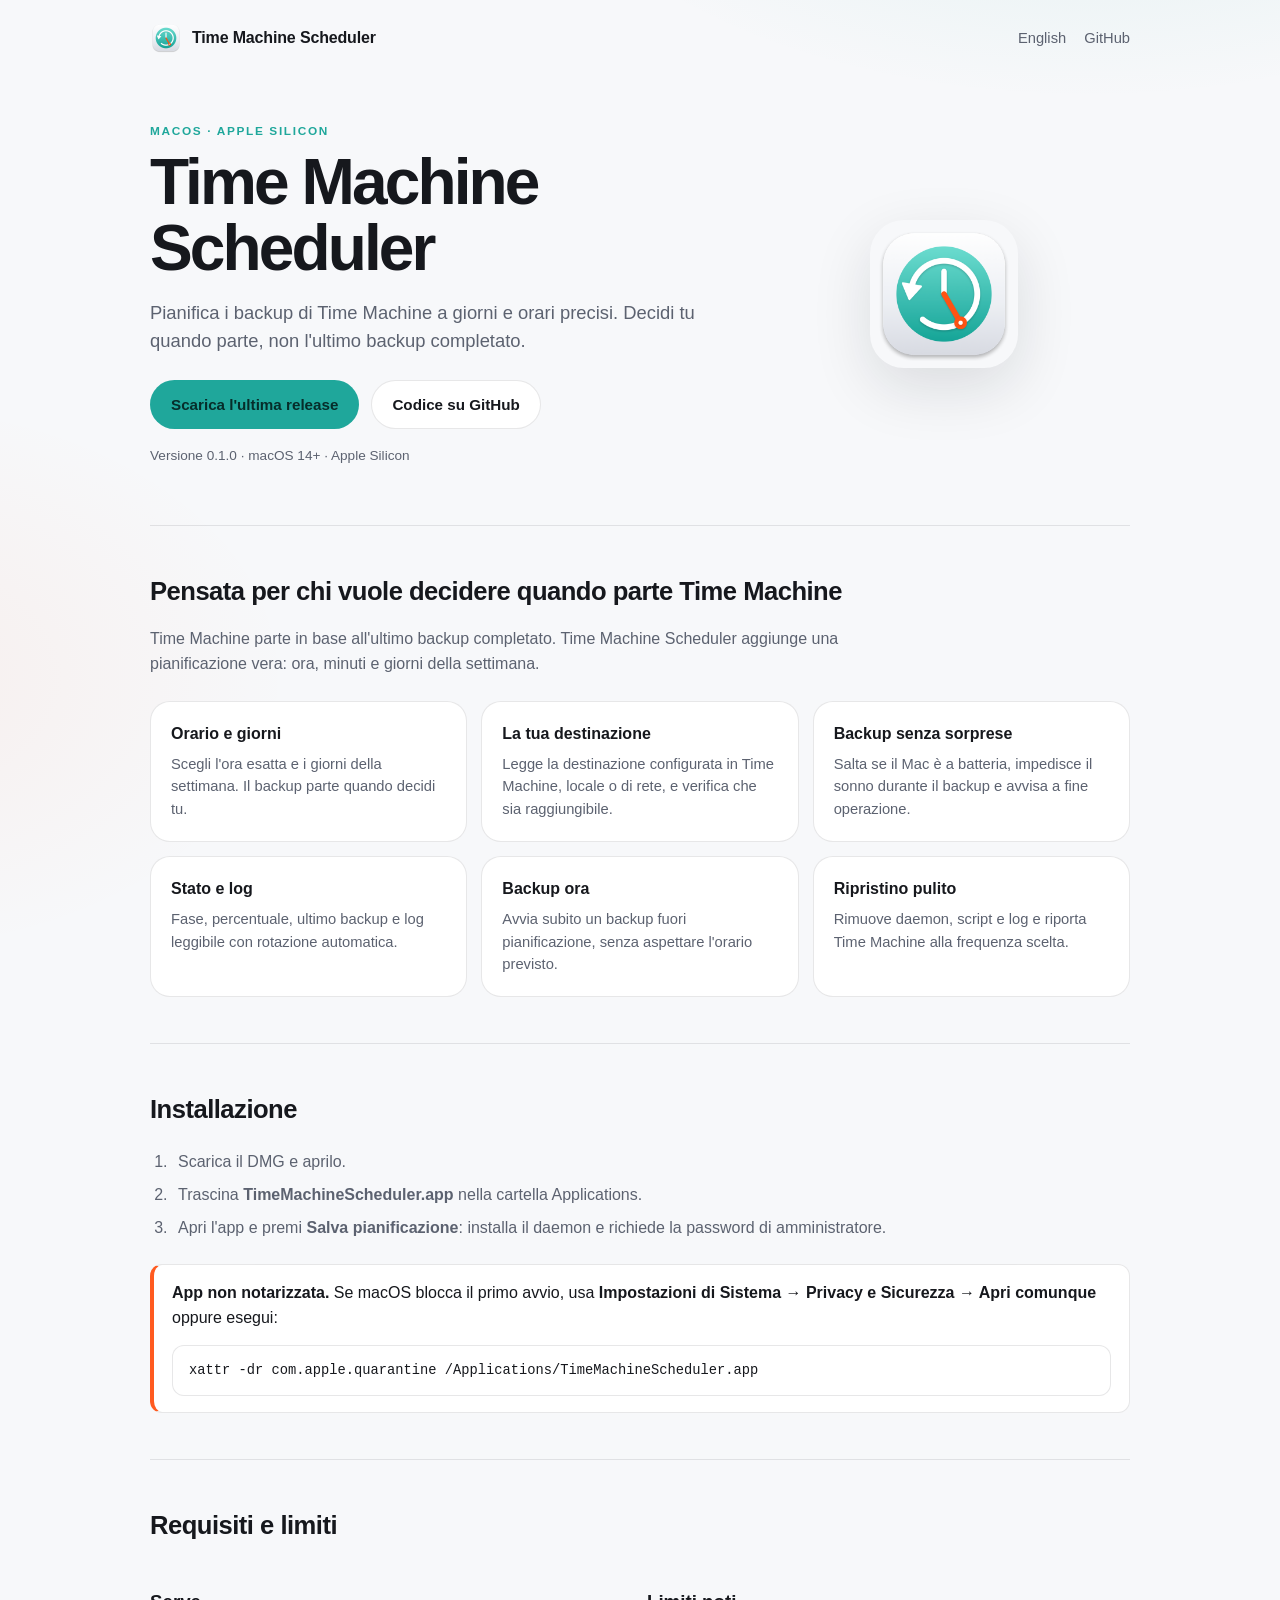
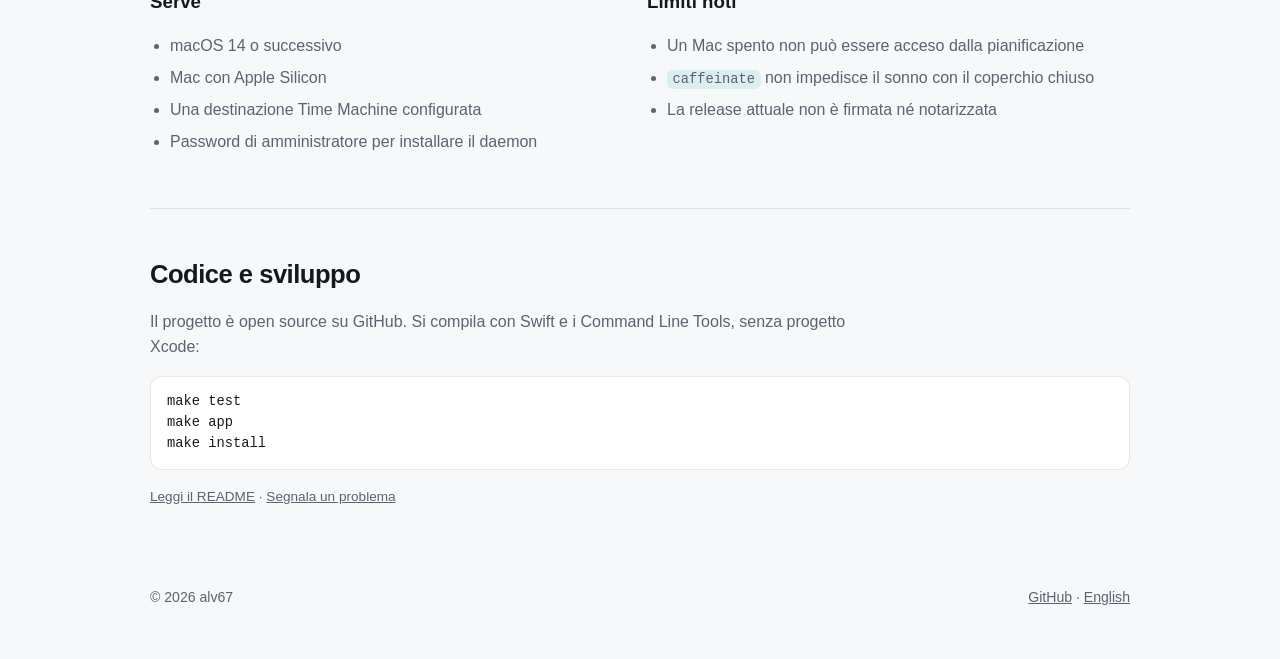
==== docs/index.html @ a5ad010e "chore(release): prepara la 0.1.0 per Apple Silicon - versione 0.1.0 e build solo arm64 - DMG con Leg" ====
<!doctype html>
<html lang="it">
<head>
  <meta charset="utf-8">
  <meta name="viewport" content="width=device-width, initial-scale=1">
  <title>Time Machine Scheduler — backup di Time Machine a orari precisi</title>
  <meta name="description" content="App macOS per pianificare i backup di Time Machine a giorni e orari precisi. Apple Silicon, macOS 14+.">
  <meta name="theme-color" content="#1fa79b">
  <meta property="og:type" content="website">
  <meta property="og:title" content="Time Machine Scheduler">
  <meta property="og:description" content="Pianifica i backup di Time Machine a giorni e orari precisi.">
  <meta property="og:image" content="assets/icon.png">
  <link rel="icon" href="assets/icon.png">
  <link rel="alternate" hreflang="en" href="en/index.html">
  <link rel="stylesheet" href="assets/style.css">
</head>
<body>
  <div class="container">
    <header class="site-header">
      <a class="brand" href="index.html">
        <img src="assets/icon.png" alt="">
        Time Machine Scheduler
      </a>
      <nav class="nav" aria-label="Navigazione">
        <a href="en/index.html" lang="en" hreflang="en">English</a>
        <a href="https://github.com/alv67/time-machine-scheduler">GitHub</a>
      </nav>
    </header>

    <main>
      <section class="hero">
        <div>
          <p class="eyebrow">macOS · Apple Silicon</p>
          <h1>Time Machine Scheduler</h1>
          <p class="lead">
            Pianifica i backup di Time Machine a giorni e orari precisi.
            Decidi tu quando parte, non l'ultimo backup completato.
          </p>
          <div class="actions">
            <a class="button primary" href="https://github.com/alv67/time-machine-scheduler/releases/latest">
              Scarica l'ultima release
            </a>
            <a class="button" href="https://github.com/alv67/time-machine-scheduler">
              Codice su GitHub
            </a>
          </div>
          <p class="meta">Versione 0.1.0 · macOS 14+ · Apple Silicon</p>
        </div>
        <div class="hero-visual">
          <img class="app-icon" src="assets/icon.png" alt="Icona di Time Machine Scheduler" width="148" height="148">
        </div>
      </section>

      <section class="section">
        <h2>Pensata per chi vuole decidere quando parte Time Machine</h2>
        <p>
          Time Machine parte in base all'ultimo backup completato. Time Machine Scheduler
          aggiunge una pianificazione vera: ora, minuti e giorni della settimana.
        </p>
        <div class="features">
          <article class="card">
            <h3>Orario e giorni</h3>
            <p>Scegli l'ora esatta e i giorni della settimana. Il backup parte quando decidi tu.</p>
          </article>
          <article class="card">
            <h3>La tua destinazione</h3>
            <p>Legge la destinazione configurata in Time Machine, locale o di rete, e verifica che sia raggiungibile.</p>
          </article>
          <article class="card">
            <h3>Backup senza sorprese</h3>
            <p>Salta se il Mac è a batteria, impedisce il sonno durante il backup e avvisa a fine operazione.</p>
          </article>
          <article class="card">
            <h3>Stato e log</h3>
            <p>Fase, percentuale, ultimo backup e log leggibile con rotazione automatica.</p>
          </article>
          <article class="card">
            <h3>Backup ora</h3>
            <p>Avvia subito un backup fuori pianificazione, senza aspettare l'orario previsto.</p>
          </article>
          <article class="card">
            <h3>Ripristino pulito</h3>
            <p>Rimuove daemon, script e log e riporta Time Machine alla frequenza scelta.</p>
          </article>
        </div>
      </section>

      <section class="section" id="installazione">
        <h2>Installazione</h2>
        <ol class="steps">
          <li>Scarica il DMG e aprilo.</li>
          <li>Trascina <strong>TimeMachineScheduler.app</strong> nella cartella Applications.</li>
          <li>Apri l'app e premi <strong>Salva pianificazione</strong>: installa il daemon e richiede la password di amministratore.</li>
        </ol>
        <div class="notice">
          <strong>App non notarizzata.</strong>
          Se macOS blocca il primo avvio, usa
          <strong>Impostazioni di Sistema → Privacy e Sicurezza → Apri comunque</strong>
          oppure esegui:
          <pre><code>xattr -dr com.apple.quarantine /Applications/TimeMachineScheduler.app</code></pre>
        </div>
      </section>

      <section class="section">
        <h2>Requisiti e limiti</h2>
        <div class="grid-2">
          <div>
            <h3>Serve</h3>
            <ul>
              <li>macOS 14 o successivo</li>
              <li>Mac con Apple Silicon</li>
              <li>Una destinazione Time Machine configurata</li>
              <li>Password di amministratore per installare il daemon</li>
            </ul>
          </div>
          <div>
            <h3>Limiti noti</h3>
            <ul>
              <li>Un Mac spento non può essere acceso dalla pianificazione</li>
              <li><code>caffeinate</code> non impedisce il sonno con il coperchio chiuso</li>
              <li>La release attuale non è firmata né notarizzata</li>
            </ul>
          </div>
        </div>
      </section>

      <section class="section">
        <h2>Codice e sviluppo</h2>
        <p>
          Il progetto è open source su GitHub. Si compila con Swift e i Command Line Tools,
          senza progetto Xcode:
        </p>
        <pre><code>make test
make app
make install</code></pre>
        <p class="meta">
          <a href="https://github.com/alv67/time-machine-scheduler#readme">Leggi il README</a>
          · <a href="https://github.com/alv67/time-machine-scheduler/issues">Segnala un problema</a>
        </p>
      </section>
    </main>

    <footer>
      <span>© 2026 alv67</span>
      <span>
        <a href="https://github.com/alv67/time-machine-scheduler">GitHub</a>
        · <a href="en/index.html" lang="en" hreflang="en">English</a>
      </span>
    </footer>
  </div>
</body>
</html>
---- docs/assets/style.css ----
:root {
  color-scheme: light dark;
  --bg: #f7f8fa;
  --panel: #ffffff;
  --text: #16181d;
  --muted: #5c6270;
  --border: rgba(20, 24, 35, 0.10);
  --teal: #1fa79b;
  --teal-soft: rgba(31, 167, 155, 0.12);
  --orange: #ff5a1f;
  --shadow: 0 20px 60px rgba(20, 24, 35, 0.12);
}

@media (prefers-color-scheme: dark) {
  :root {
    --bg: #0d0f14;
    --panel: #151921;
    --text: #f2f5f8;
    --muted: #a5adbb;
    --border: rgba(255, 255, 255, 0.10);
    --teal: #4fd1c5;
    --teal-soft: rgba(79, 209, 197, 0.14);
    --orange: #ff6a33;
    --shadow: 0 24px 70px rgba(0, 0, 0, 0.45);
  }
}

* {
  box-sizing: border-box;
}

html {
  scroll-behavior: smooth;
}

body {
  margin: 0;
  font-family: -apple-system, BlinkMacSystemFont, "SF Pro Text", "Helvetica Neue", Arial, sans-serif;
  background:
    radial-gradient(900px 500px at 85% -10%, var(--teal-soft), transparent 65%),
    radial-gradient(600px 400px at -10% 30%, rgba(255, 90, 31, 0.06), transparent 70%),
    var(--bg);
  color: var(--text);
  line-height: 1.55;
  -webkit-font-smoothing: antialiased;
}

a {
  color: inherit;
}

.container {
  width: min(100% - 40px, 980px);
  margin: 0 auto;
}

.site-header {
  display: flex;
  align-items: center;
  justify-content: space-between;
  gap: 20px;
  padding: 22px 0;
}

.brand {
  display: inline-flex;
  align-items: center;
  gap: 10px;
  font-weight: 700;
  text-decoration: none;
  letter-spacing: -0.01em;
}

.brand img {
  width: 32px;
  height: 32px;
  border-radius: 8px;
}

.nav {
  display: flex;
  align-items: center;
  gap: 18px;
  font-size: 0.92rem;
}

.nav a {
  color: var(--muted);
  text-decoration: none;
}

.nav a:hover {
  color: var(--text);
}

.hero {
  display: grid;
  grid-template-columns: 1.2fr 0.8fr;
  gap: 48px;
  align-items: center;
  padding: 46px 0 58px;
}

.hero-visual {
  display: flex;
  justify-content: center;
}

.app-icon {
  width: 148px;
  height: 148px;
  border-radius: 34px;
  box-shadow: var(--shadow);
}

.eyebrow {
  margin: 0 0 10px;
  color: var(--teal);
  font-size: 0.74rem;
  font-weight: 700;
  letter-spacing: 0.14em;
  text-transform: uppercase;
}

h1 {
  margin: 0 0 18px;
  font-size: clamp(2.3rem, 5vw, 4rem);
  line-height: 1.02;
  letter-spacing: -0.045em;
}

.lead {
  max-width: 580px;
  margin: 0 0 24px;
  color: var(--muted);
  font-size: 1.15rem;
}

.actions {
  display: flex;
  flex-wrap: wrap;
  gap: 12px;
}

.button {
  display: inline-flex;
  align-items: center;
  justify-content: center;
  gap: 8px;
  padding: 12px 20px;
  border: 1px solid var(--border);
  border-radius: 999px;
  background: var(--panel);
  color: var(--text);
  font-size: 0.95rem;
  font-weight: 650;
  text-decoration: none;
  transition: transform 0.15s ease, background 0.15s ease;
}

.button:hover {
  transform: translateY(-1px);
}

.button.primary {
  background: var(--teal);
  border-color: transparent;
  color: #062d2a;
}

.button.primary:hover {
  background: #35c3b6;
}

.meta {
  margin: 16px 0 0;
  color: var(--muted);
  font-size: 0.85rem;
}

.section {
  padding: 46px 0;
  border-top: 1px solid var(--border);
}

.section h2 {
  margin: 0 0 10px;
  font-size: 1.6rem;
  letter-spacing: -0.02em;
}

.section > p {
  max-width: 700px;
  color: var(--muted);
}

.features {
  display: grid;
  grid-template-columns: repeat(3, 1fr);
  gap: 14px;
  margin-top: 24px;
}

.card {
  padding: 20px;
  border: 1px solid var(--border);
  border-radius: 20px;
  background: var(--panel);
}

.card h3 {
  margin: 0 0 6px;
  font-size: 1rem;
}

.card p {
  margin: 0;
  color: var(--muted);
  font-size: 0.92rem;
}

.steps {
  margin: 20px 0 0;
  padding-left: 22px;
  color: var(--muted);
}

.steps li {
  margin: 8px 0;
  padding-left: 6px;
}

.notice {
  margin-top: 24px;
  padding: 16px 18px;
  border: 1px solid var(--border);
  border-left: 4px solid var(--orange);
  border-radius: 12px;
  background: var(--panel);
}

.notice strong {
  color: var(--text);
}

code {
  padding: 0.15em 0.4em;
  border-radius: 6px;
  background: var(--teal-soft);
  font-family: ui-monospace, SFMono-Regular, Menlo, monospace;
  font-size: 0.86em;
}

pre {
  overflow: auto;
  margin: 14px 0 0;
  padding: 14px 16px;
  border: 1px solid var(--border);
  border-radius: 12px;
  background: var(--panel);
}

pre code {
  padding: 0;
  background: none;
}

.grid-2 {
  display: grid;
  grid-template-columns: repeat(2, 1fr);
  gap: 14px;
  margin-top: 22px;
}

.grid-2 ul {
  margin: 0;
  padding-left: 20px;
  color: var(--muted);
}

.grid-2 li {
  margin: 7px 0;
}

footer {
  display: flex;
  flex-wrap: wrap;
  justify-content: space-between;
  gap: 18px;
  padding: 34px 0 50px;
  color: var(--muted);
  font-size: 0.88rem;
}

footer a {
  color: var(--muted);
}

footer a:hover {
  color: var(--text);
}

@media (max-width: 800px) {
  .hero {
    grid-template-columns: 1fr;
    gap: 28px;
    padding-top: 24px;
  }

  .hero-visual {
    justify-content: flex-start;
  }

  .app-icon {
    width: 104px;
    height: 104px;
    border-radius: 26px;
  }

  .features,
  .grid-2 {
    grid-template-columns: 1fr;
  }
}
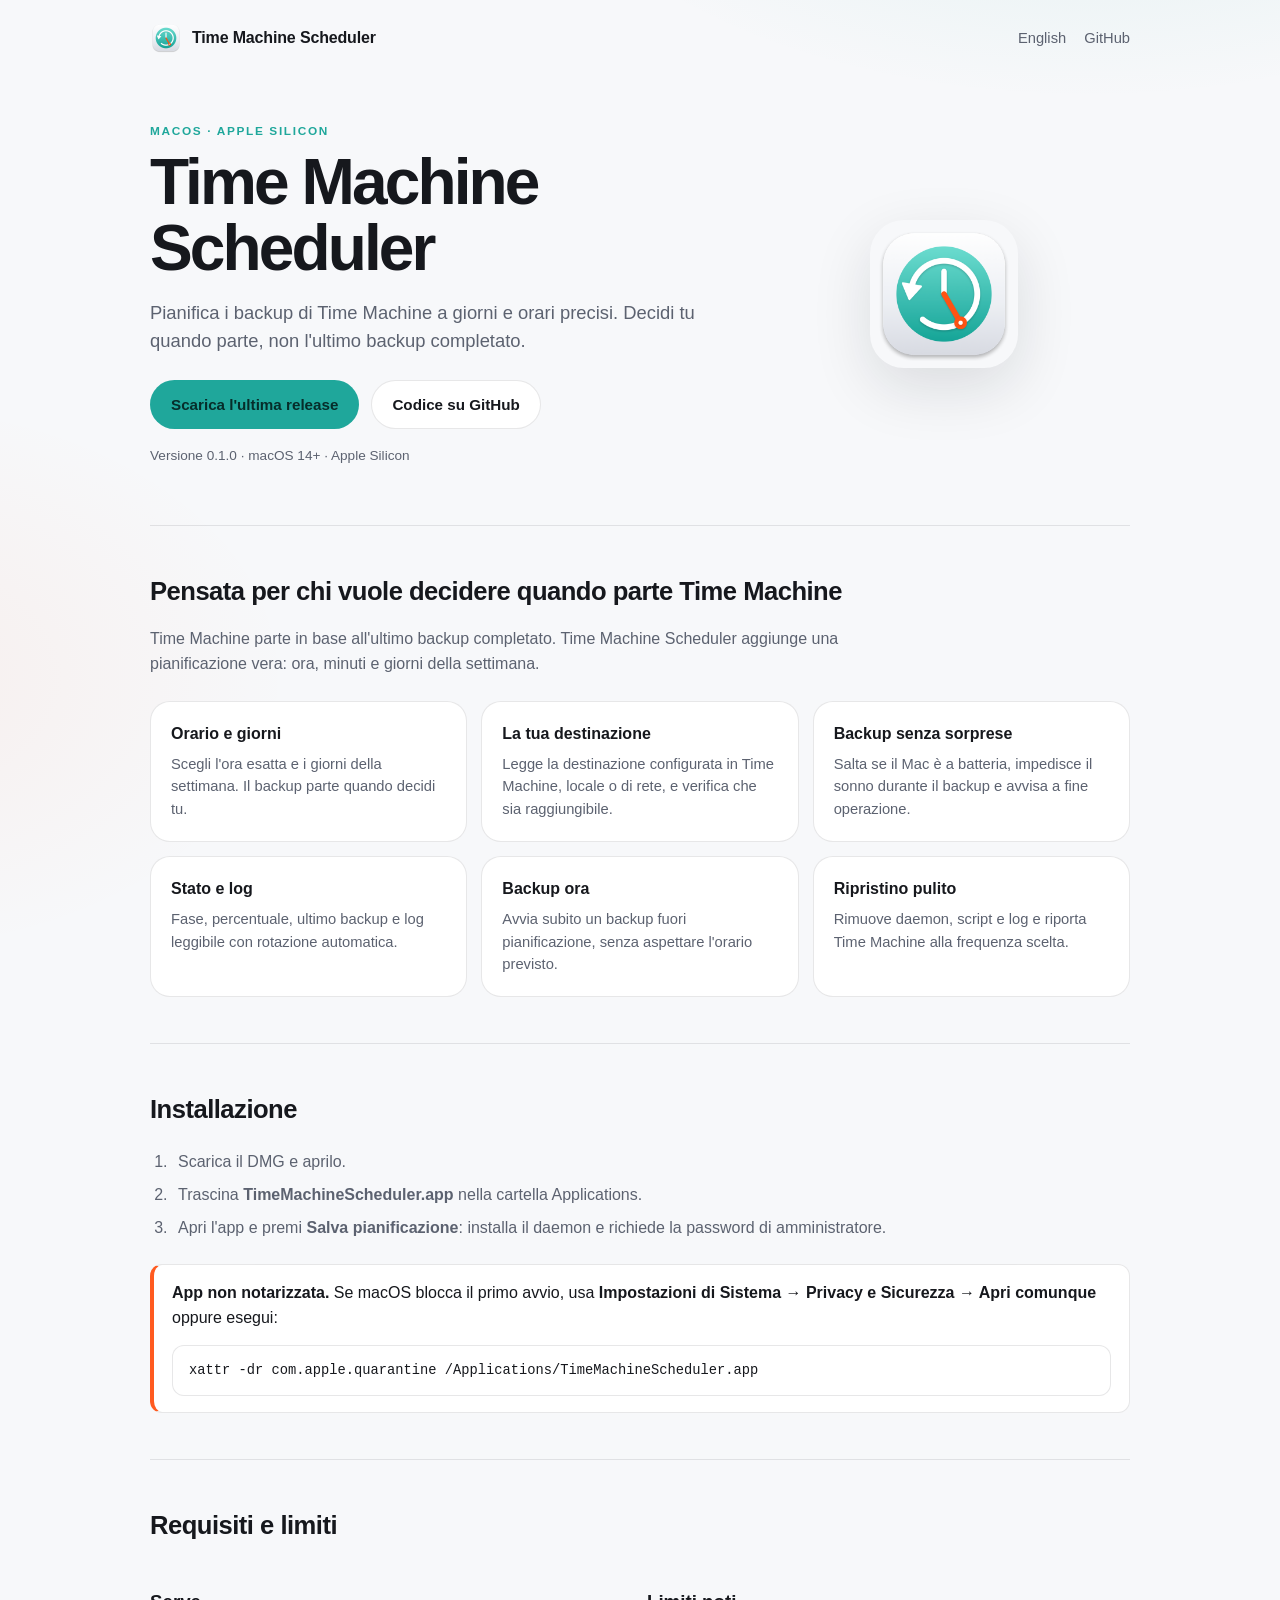
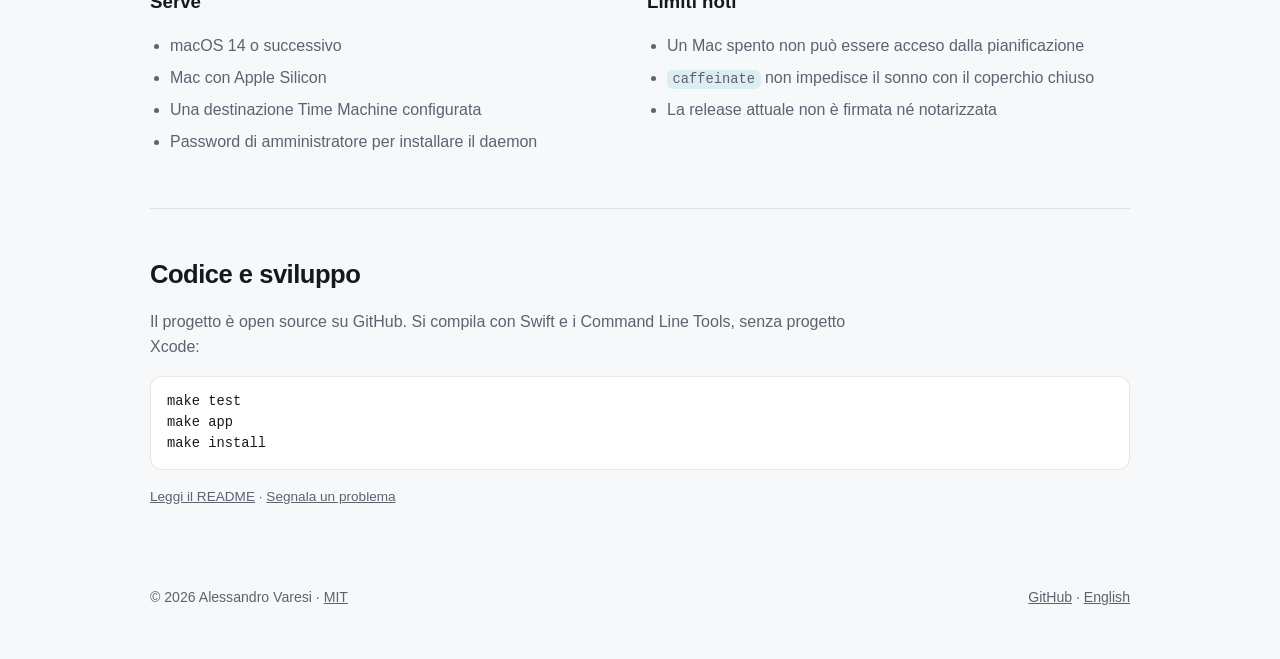
==== commit 4746df37: "chore: autore Alessandro Varesi e licenza MIT - copyright aggiornato in app, About, README e sito - " ====
--- a/docs/index.html
+++ b/docs/index.html
@@ -141,7 +141,7 @@
     </main>
 
     <footer>
-      <span>© 2026 alv67</span>
+      <span>© 2026 Alessandro Varesi · <a href="https://github.com/alv67/time-machine-scheduler/blob/main/LICENSE">MIT</a></span>
       <span>
         <a href="https://github.com/alv67/time-machine-scheduler">GitHub</a>
         · <a href="en/index.html" lang="en" hreflang="en">English</a>
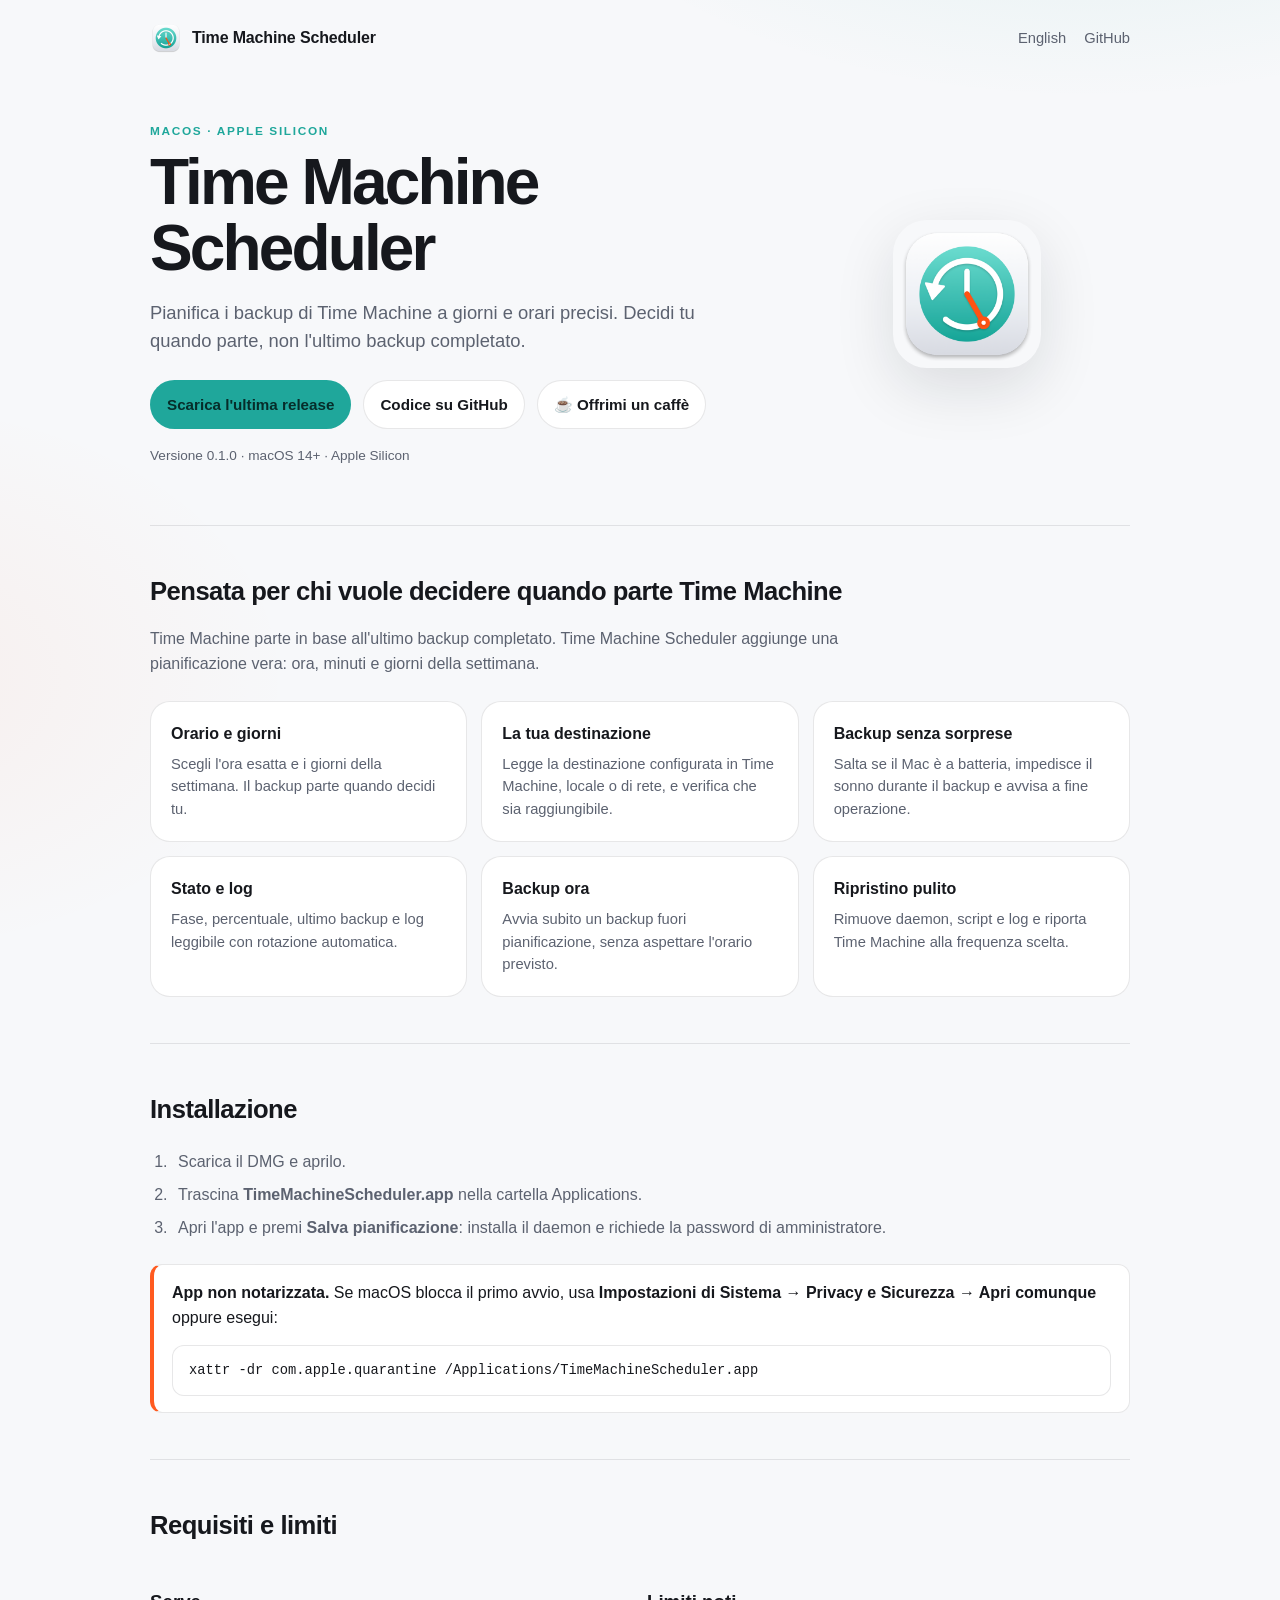
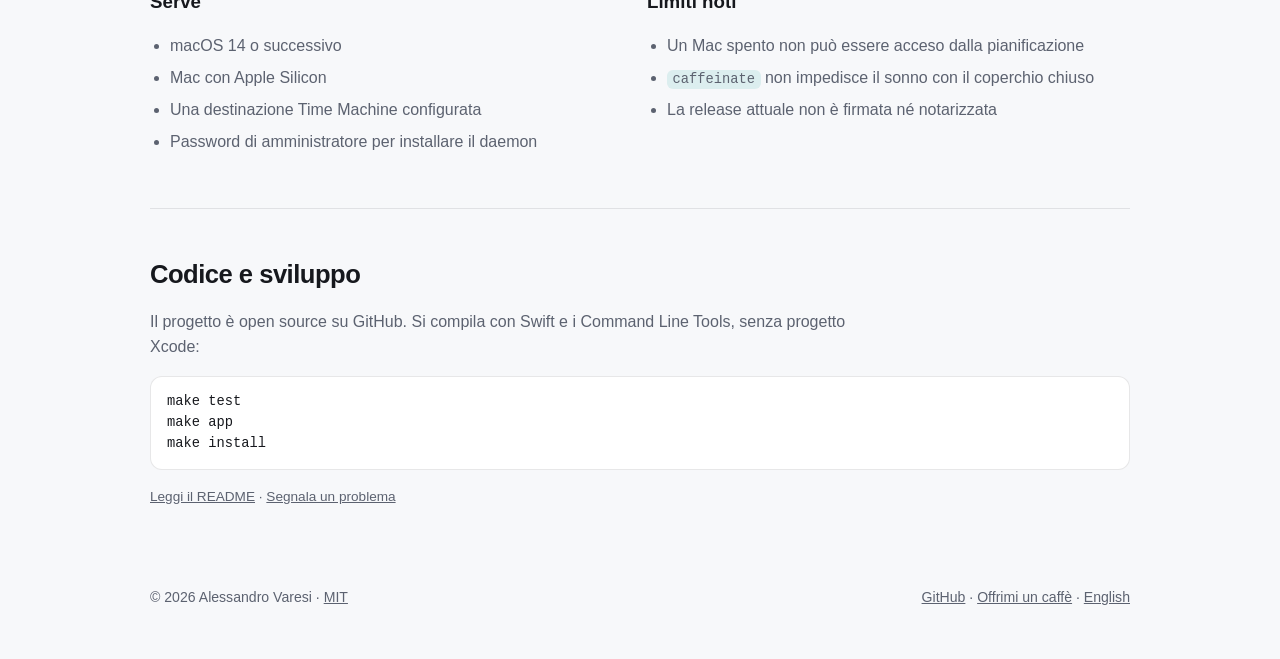
==== commit 83b128fe: "docs: pulsante Buy Me a Coffee su README e sito; template issue e triage" ====
--- a/docs/index.html
+++ b/docs/index.html
@@ -42,6 +42,9 @@
             </a>
             <a class="button" href="https://github.com/alv67/time-machine-scheduler">
               Codice su GitHub
+            </a>
+            <a class="button" href="https://buymeacoffee.com/alv67">
+              ☕ Offrimi un caffè
             </a>
           </div>
           <p class="meta">Versione 0.1.0 · macOS 14+ · Apple Silicon</p>
@@ -144,6 +147,7 @@
       <span>© 2026 Alessandro Varesi · <a href="https://github.com/alv67/time-machine-scheduler/blob/main/LICENSE">MIT</a></span>
       <span>
         <a href="https://github.com/alv67/time-machine-scheduler">GitHub</a>
+        · <a href="https://buymeacoffee.com/alv67">Offrimi un caffè</a>
         · <a href="en/index.html" lang="en" hreflang="en">English</a>
       </span>
     </footer>
--- a/docs/assets/style.css
+++ b/docs/assets/style.css
@@ -95,7 +95,7 @@
 
 .hero {
   display: grid;
-  grid-template-columns: 1.2fr 0.8fr;
+  grid-template-columns: 1.3fr 0.7fr;
   gap: 48px;
   align-items: center;
   padding: 46px 0 58px;
@@ -139,6 +139,7 @@
 .actions {
   display: flex;
   flex-wrap: wrap;
+  align-items: center;
   gap: 12px;
 }
 
@@ -147,7 +148,7 @@
   align-items: center;
   justify-content: center;
   gap: 8px;
-  padding: 12px 20px;
+  padding: 12px 16px;
   border: 1px solid var(--border);
   border-radius: 999px;
   background: var(--panel);
